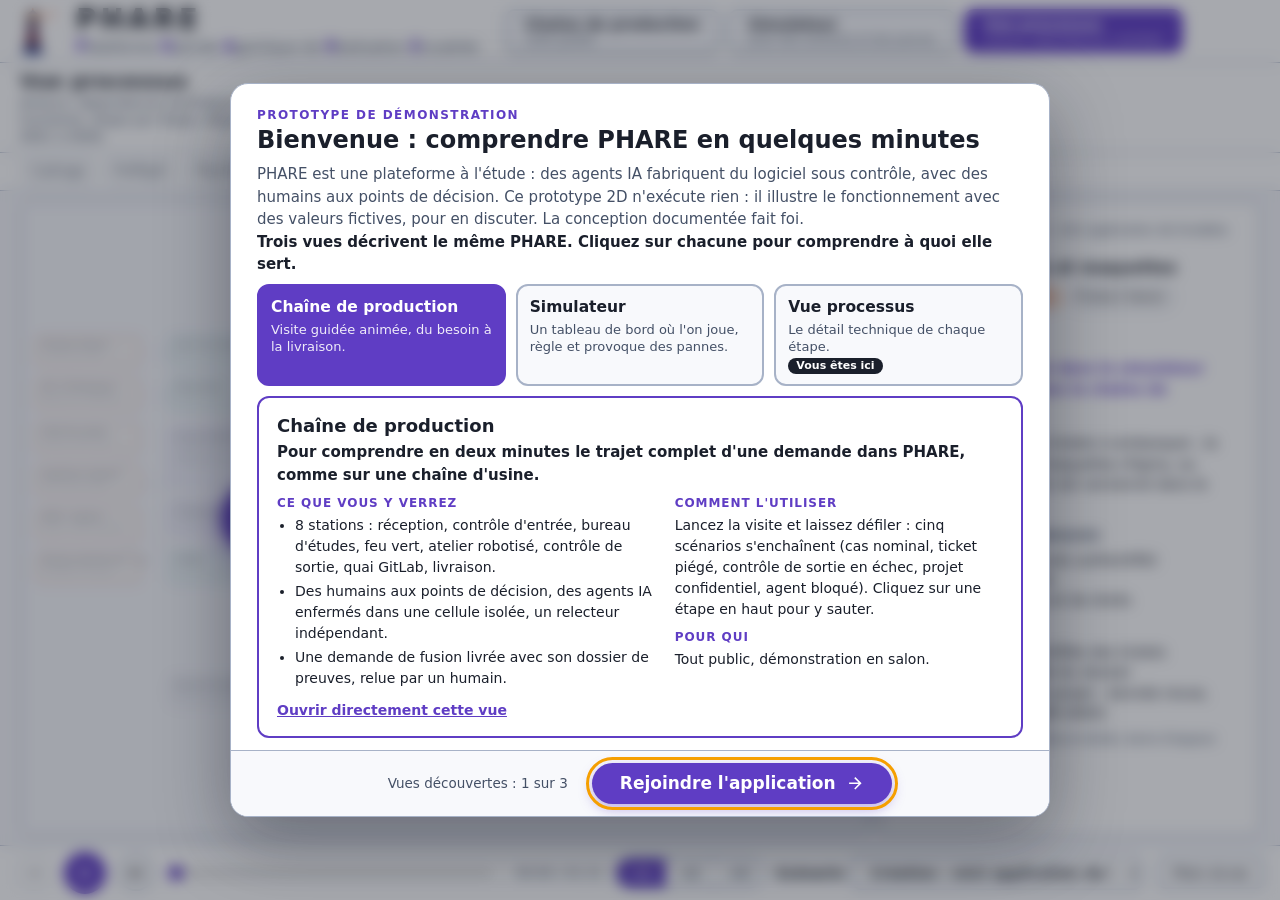
==== processus.html @ 100ce1a7 "Refonte des trois vues : gabarit commun, lecteur partagé, accueil modal - La chaîne de production de" ====
<!doctype html>
<html lang="fr">
<head>
<meta charset="utf-8">
<meta name="viewport" content="width=device-width, initial-scale=1">
<title>PHARE — vue processus</title>
<link rel="icon" type="image/svg+xml" href="phare_icon.svg">
<link rel="stylesheet" href="shell.css">
<link rel="stylesheet" href="style.css">
</head>
<body>
<div id="site-header"></div>
<header class="viewbar">
  <div class="viewbar-title">
    <h1>Vue processus</h1>
    <p>Acteurs, dépendances techniques et interventions humaines, étape par étape. Aligné sur les ADR 0001 à 0006.</p>
  </div>
</header>

<div class="states" id="states" aria-label="Étapes du cycle de vie : cliquer pour y aller"></div>

<main>
  <div class="stagecol">
    <div class="stage">
      <svg id="canvas" viewBox="0 0 1370 690" role="img" aria-label="Schéma du fonctionnement de PHARE"></svg>
    </div>
  </div>
  <aside class="side">
    <div id="step-count" class="hint"></div>
    <h2 id="step-title"></h2>
    <div id="step-who"></div>
    <p><a id="to-sim" class="xlink" href="simulateur.html">Rejouer ce scénario dans le simulateur</a><br><a id="to-usine" class="xlink" href="index.html">Voir cette étape dans la chaîne de production</a></p>
    <p id="step-text"></p>
    <h3>Dépendances techniques</h3>
    <ul id="step-deps"></ul>
    <h3>Contrôles</h3>
    <ul id="step-ctrl"></ul>
    <p class="hint">Raccourcis : flèches gauche et droite, barre d'espace pour la lecture.</p>
  </aside>
</main>

<div id="player"></div>

<script src="data.js"></script>
<script src="shell.js"></script>
<script src="app.js"></script>
</body>
</html>
---- shell.css ----
/* Éléments communs aux trois vues : barre de navigation (marque PHARE en tête) et lecteur façon vidéo. Thème blanc. */
:root {
  --sh-ink: #1a1f2b; --sh-muted: #445066; --sh-line: #a7b2c7; --sh-panel: #ffffff; --sh-soft: #f8f9fc;
  --sh-accent: #5f3dc4; --sh-accent-bg: #f3f0ff; --sh-focus: #f59f00;
  color-scheme: light;
}

/* ---------- Barre de navigation ---------- */
.shell { display: flex; flex-wrap: wrap; align-items: center; gap: 6px 26px; padding: 6px 18px; background: var(--sh-panel); border-bottom: 1px solid var(--sh-line); font: 14px/1.2 system-ui, -apple-system, "Segoe UI", Roboto, sans-serif; color: var(--sh-ink); z-index: 20; }
.shell-brand { display: flex; align-items: center; gap: 12px; color: var(--sh-ink); text-decoration: none; }
.shell-logo-img { display: block; width: 46px; height: 47px; flex: none; }
.shell-brandtext { display: flex; flex-direction: column; }
.shell-logo { font-size: 28px; font-weight: 800; letter-spacing: .14em; line-height: 1; }
.shell-acro { margin-top: 4px; font-size: 14px; color: var(--sh-muted); letter-spacing: .01em; }
.shell-acro b { color: var(--sh-accent); font-weight: 800; font-size: 15px; }
.shell-nav { display: flex; flex-wrap: wrap; gap: 8px; }
.shell-nav a { display: flex; flex-direction: column; justify-content: center; padding: 5px 18px; border: 2px solid var(--sh-line); border-radius: 10px; background: var(--sh-soft); color: var(--sh-ink); text-decoration: none; box-shadow: 0 2px 0 rgba(31, 36, 48, .12); transition: transform .12s, box-shadow .12s, border-color .12s, background .12s; }
.shell-nav a b { font-size: 14.5px; }
.shell-nav a span { font-size: 11px; color: var(--sh-muted); }
.shell-nav a:not([aria-current]):hover { border-color: var(--sh-accent); background: var(--sh-accent-bg); transform: translateY(-1px); box-shadow: 0 3px 0 rgba(95, 61, 196, .35); }
.shell-nav a:not([aria-current]):active { transform: translateY(1px); box-shadow: none; }
.shell-nav a[aria-current="page"] { background: var(--sh-accent); border-color: var(--sh-accent); color: #fff; box-shadow: none; cursor: default; }
.shell-nav a[aria-current="page"] span { color: rgba(255, 255, 255, .85); }
.shell-nav a:focus-visible, .shell-brand:focus-visible { outline: 3px solid var(--sh-focus); outline-offset: 2px; }
.shell-hint { margin-left: auto; color: var(--sh-muted); font-size: 12px; }
@media (max-width: 1500px) { .shell-hint { display: none; } }
@media (max-width: 760px) { .shell-nav a span { display: none; } .shell-nav a { padding: 7px 12px; } .shell-acro { display: none; } }
@media (max-height: 760px) { .shell { padding: 4px 16px; } .shell-logo { font-size: 22px; } .shell-logo-img { width: 38px; height: 39px; } .shell-acro { font-size: 12.5px; margin-top: 2px; } .shell-nav a { padding: 4px 14px; } }

/* ---------- Lecteur : précédent, lecture, suivant, curseur, temps, vitesses ---------- */
.player { display: flex; flex-wrap: wrap; align-items: center; gap: 6px 12px; padding: 6px 16px; background: var(--sh-panel); border-top: 1px solid var(--sh-line); font: 14px/1.2 system-ui, -apple-system, "Segoe UI", Roboto, sans-serif; color: var(--sh-ink); }
.player .pbtn { display: grid; place-items: center; width: 36px; height: 36px; padding: 0; border: 2px solid var(--sh-line); border-radius: 50%; background: var(--sh-panel); color: var(--sh-ink); cursor: pointer; }
.player .pbtn svg { width: 20px; height: 20px; min-width: 0; fill: currentColor; pointer-events: none; }
.player .pbtn:hover:not(:disabled) { border-color: var(--sh-accent); color: var(--sh-accent); }
.player .pbtn:disabled { opacity: .35; cursor: default; }
.player .pbtn.main { width: 42px; height: 42px; background: var(--sh-accent); border-color: var(--sh-accent); color: #fff; }
.player .pbtn.main:hover { background: #4c2fa8; border-color: #4c2fa8; color: #fff; }
.player .pbtn:focus-visible, .player .pspeed button:focus-visible { outline: 3px solid var(--sh-focus); outline-offset: 2px; }
.player .pscrub { flex: 1 1 220px; min-width: 120px; accent-color: var(--sh-accent); }
.player .pclock { min-width: 96px; text-align: right; color: var(--sh-muted); font-size: 13px; font-variant-numeric: tabular-nums; }
.player .pspeed { display: inline-flex; border: 2px solid var(--sh-line); border-radius: 999px; overflow: hidden; }
.player .pspeed button { padding: 6px 13px; border: 0; border-radius: 0; background: var(--sh-panel); color: var(--sh-muted); font-weight: 700; cursor: pointer; }
.player .pspeed button + button { border-left: 1px solid var(--sh-line); }
.player .pspeed button:hover { background: var(--sh-accent-bg); color: var(--sh-accent); }
.player .pspeed button.on { background: var(--sh-accent); color: #fff; }
.player-extras { display: flex; flex-wrap: wrap; align-items: center; gap: 8px 16px; margin-left: auto; }
.player-extras label { display: inline-flex; align-items: center; gap: 6px; color: var(--sh-ink); }
@media (max-height: 760px) { .player { padding: 5px 14px; } .player .pbtn { width: 34px; height: 34px; } .player .pbtn.main { width: 40px; height: 40px; } }
@media (prefers-reduced-motion: reduce) { .shell-nav a { transition: none; } }

/* ---------- Barre de la vue (même place, même aspect sur les trois pages) ---------- */
.viewbar { display: flex; flex-wrap: wrap; align-items: center; gap: 6px 24px; min-height: 76px; padding: 6px 20px; background: var(--sh-panel); border-bottom: 1px solid var(--sh-line); font: 14px/1.3 system-ui, -apple-system, "Segoe UI", Roboto, sans-serif; color: var(--sh-ink); }
.viewbar-title { flex: 0 1 340px; min-width: 0; }
.viewbar .viewbar-title h1 { margin: 0; font-size: 20px; letter-spacing: .02em; line-height: 1.2; }
.viewbar .viewbar-title p { margin: 2px 0 0; color: var(--sh-muted); font-size: 13px; line-height: 1.3; }
.viewbar-right { flex: 1 1 520px; display: flex; flex-wrap: wrap; align-items: center; justify-content: flex-end; gap: 6px 18px; min-width: 0; }

/* ---------- Bandeau des étapes du cycle de vie ---------- */
.states { display: flex; flex-wrap: wrap; gap: 6px; padding: 6px 20px; background: var(--sh-panel); border-bottom: 1px solid var(--sh-line); font: 13px/1.3 system-ui, -apple-system, "Segoe UI", Roboto, sans-serif; z-index: 4; }
.states .state { padding: 3px 10px; border-radius: 999px; border: 1px solid var(--sh-line); background: var(--sh-panel); color: var(--sh-muted); font: inherit; font-size: 13px; line-height: 1.3; }
.states button.state { cursor: pointer; }
.states button.state:hover:not(:disabled) { border-color: var(--sh-accent); color: var(--sh-accent); background: var(--sh-accent-bg); }
.states button.state:focus-visible { outline: 3px solid var(--sh-focus); outline-offset: 2px; }
.states button.state:disabled { opacity: .45; cursor: default; }
.states .state.past { background: var(--sh-accent-bg); color: var(--sh-accent); border-color: var(--sh-accent); }
.states .state.current, .states button.state.current:hover:not(:disabled) { background: var(--sh-focus); color: #1f2430; border-color: var(--sh-focus); font-weight: 700; }

/* ---------- Commandes à droite du lecteur : scénario, option propre à la vue, plein écran ---------- */
.player .player-extras select, .player .player-extras .pfull { padding: 6px 12px; border: 2px solid var(--sh-line); border-radius: 8px; background: var(--sh-panel); color: var(--sh-ink); font: inherit; cursor: pointer; }
.player .player-extras select { width: 290px; }
.player .player-extras select:hover, .player .player-extras .pfull:hover { border-color: var(--sh-accent); }
.player .player-extras select:focus-visible, .player .player-extras .pfull:focus-visible { outline: 3px solid var(--sh-focus); outline-offset: 2px; }
.player .player-extras .pscen { display: inline-flex; align-items: center; gap: 8px; color: var(--sh-ink); font-weight: 600; }
.player .player-extras .chk { color: var(--sh-ink); font-size: 14px; }

/* ---------- Bouton de lancement, centré sur la scène à l'entrée (même composant sur les trois vues) ---------- */
.cta-host { position: relative; }
.cta-veil { position: absolute; inset: 0; z-index: 15; display: flex; flex-direction: column; align-items: center; justify-content: center; gap: 22px; padding: 12px; overflow: auto; background: rgba(244, 246, 251, .72); pointer-events: none; }
.cta-veil[hidden] { display: none; }
.cta-btn { pointer-events: auto; display: inline-flex; align-items: center; gap: 14px; padding: 18px 42px; border: 0; border-radius: 999px; background: var(--sh-accent); color: #fff; font: 800 clamp(20px, 2.2vw, 30px)/1 system-ui, -apple-system, "Segoe UI", Roboto, sans-serif; cursor: pointer; box-shadow: 0 10px 30px rgba(95, 61, 196, .45), 0 0 0 6px rgba(95, 61, 196, .2); animation: ctapulse 2s ease-in-out infinite; }
.cta-btn svg { width: 1.15em; height: 1.15em; min-width: 0; fill: #fff; }
.cta-btn:hover { background: #4c2fa8; }
.cta-btn:focus-visible { outline: 4px solid var(--sh-focus); outline-offset: 4px; }
@keyframes ctapulse { 0%, 100% { box-shadow: 0 10px 30px rgba(95, 61, 196, .45), 0 0 0 6px rgba(95, 61, 196, .2); } 50% { box-shadow: 0 10px 30px rgba(95, 61, 196, .45), 0 0 0 16px rgba(95, 61, 196, .1); } }
@media (prefers-reduced-motion: reduce) { .cta-btn { animation: none; } }

/* ---------- Fenêtre d'accueil (modale, première arrivée) : la page derrière est floutée ---------- */
.onb-screen { position: fixed; inset: 0; z-index: 60; display: flex; align-items: center; justify-content: center; padding: 16px; background: rgba(26, 31, 43, .38); -webkit-backdrop-filter: blur(7px); backdrop-filter: blur(7px); font: 15px/1.5 system-ui, -apple-system, "Segoe UI", Roboto, sans-serif; color: var(--sh-ink); }
.onb-screen[hidden] { display: none; }
.onb-modal { display: flex; flex-direction: column; width: min(820px, 100%); max-height: 100%; background: var(--sh-panel); border: 1px solid var(--sh-line); border-radius: 18px; box-shadow: 0 24px 70px rgba(15, 20, 35, .4); overflow: hidden; }
.onb-body { flex: 1; min-height: 0; overflow: auto; padding: 22px 26px 12px; }
.onb-inner p { margin: 0; }
.onb-kicker { color: var(--sh-accent); font-size: 12px; font-weight: 800; letter-spacing: .12em; text-transform: uppercase; }
.onb-inner .onb-title { margin: 2px 0 8px; font-size: 24px; line-height: 1.2; }
.onb-why { color: var(--sh-muted); }
.onb-ask { margin-top: 12px; font-weight: 700; }
.onb-tabs { display: grid; grid-template-columns: repeat(3, 1fr); gap: 10px; margin-top: 8px; }
.onb-tab { position: relative; display: flex; flex-direction: column; align-items: flex-start; gap: 2px; min-height: 78px; padding: 10px 12px; border: 2px solid var(--sh-line); border-radius: 12px; background: var(--sh-soft); color: var(--sh-ink); font: inherit; text-align: left; cursor: pointer; transition: border-color .12s, background .12s; }
.onb-tab b { font-size: 15.5px; }
.onb-tab span { color: var(--sh-muted); font-size: 13px; line-height: 1.35; }
.onb-tab em { margin-top: auto; padding: 0 8px; border-radius: 999px; background: var(--sh-ink); color: #fff; font-size: 11px; font-style: normal; font-weight: 700; }
.onb-tab:hover { border-color: var(--sh-accent); background: var(--sh-accent-bg); }
.onb-tab.sel { border-color: var(--sh-accent); background: var(--sh-accent); color: #fff; }
.onb-tab.sel span { color: rgba(255, 255, 255, .9); }
.onb-tab.sel em { background: #fff; color: var(--sh-accent); }
.onb-tab.seen:not(.sel)::after { content: "\2713  lu"; position: absolute; top: 8px; right: 10px; color: #2b8a3e; font-size: 12px; font-weight: 800; }
.onb-tab:focus-visible, .onb-go:focus-visible, .onb-open:focus-visible { outline: 3px solid var(--sh-focus); outline-offset: 3px; }
.onb-panel { margin-top: 10px; padding: 14px 18px; border: 2px solid var(--sh-accent); border-radius: 12px; background: var(--sh-panel); }
.onb-panel h3 { margin: 0 0 2px; font-size: 18px; }
.onb-lead { font-weight: 600; }
.onb-cols { display: grid; grid-template-columns: 1.15fr 1fr; gap: 20px; margin-top: 8px; font-size: 14px; }
.onb-cols h4 { margin: 8px 0 3px; color: var(--sh-accent); font-size: 12px; letter-spacing: .08em; text-transform: uppercase; }
.onb-cols h4:first-child { margin-top: 0; }
.onb-cols ul { margin: 0; padding-left: 18px; }
.onb-cols li { margin-bottom: 3px; }
.onb-cols p { margin: 0; }
.onb-open { display: inline-block; margin-top: 8px; color: var(--sh-accent); font-weight: 700; font-size: 14px; }
.onb-foot { flex: none; display: flex; flex-wrap: wrap; align-items: center; justify-content: center; gap: 10px 24px; padding: 12px 24px; background: var(--sh-soft); border-top: 1px solid var(--sh-line); }
.onb-count { color: var(--sh-muted); font-size: 13.5px; }
.onb-go { display: inline-flex; align-items: center; gap: 10px; padding: 11px 28px; border: 0; border-radius: 999px; background: var(--sh-accent); color: #fff; font: 800 17px/1 system-ui, -apple-system, "Segoe UI", Roboto, sans-serif; cursor: pointer; box-shadow: 0 5px 14px rgba(95, 61, 196, .4); }
.onb-go:hover { background: #4c2fa8; }
.onb-go svg { width: 1.1em; height: 1.1em; min-width: 0; fill: #fff; }
@media (max-height: 700px) { .onb-body { padding: 14px 20px 8px; } .onb-inner .onb-title { font-size: 20px; } .onb-ask { margin-top: 8px; } .onb-tab { min-height: 64px; } .onb-tab span { display: none; } }
@media (max-width: 720px) { .onb-tabs, .onb-cols { grid-template-columns: 1fr; } }
@media (prefers-reduced-motion: reduce) { .onb-tab { transition: none; } }
---- style.css ----
:root {
  --bg: #f5f6fa;
  --panel: #ffffff;
  --ink: #1a1f2b;
  --muted: #445066;
  --line: #8f9bb0;
  --human: #d9480f;
  --human-bg: #fff4e6;
  --system: #5f3dc4;
  --system-bg: #f3f0ff;
  --guard: #c92a2a;
  --guard-bg: #fff0f0;
  --external: #0b7285;
  --external-bg: #e6fcf5;
  --data: #1864ab;
  --data-bg: #e7f5ff;
  --transverse: #495057;
  --transverse-bg: #f1f3f5;
  --active: #f59f00;
}
* { box-sizing: border-box; }
html, body { height: 100%; }
body { margin: 0; display: flex; flex-direction: column; overflow: hidden; background: var(--bg); color: var(--ink); font: 14px/1.45 system-ui, -apple-system, "Segoe UI", Roboto, sans-serif; }
body > * { flex: none; }
button, select { font: inherit; padding: 6px 12px; border: 1px solid var(--line); border-radius: 6px; background: var(--panel); color: var(--ink); cursor: pointer; }
button:hover, select:hover { border-color: var(--active); }
/* Tout tient dans la fenêtre : le schéma s'adapte à l'espace libre, le panneau latéral défile à l'intérieur si besoin */
main { flex: 1 1 auto; min-height: 0; display: grid; grid-template-columns: minmax(0, 1fr) 380px; gap: 12px; padding: 10px 20px; }
.stagecol { min-width: 0; min-height: 0; display: flex; background: var(--panel); border: 1px solid var(--line); border-radius: 10px; overflow: hidden; }
.stage { flex: 1; min-width: 0; min-height: 0; }
svg { display: block; width: 100%; height: 100%; }
.side { min-height: 0; background: var(--panel); border: 1px solid var(--line); border-radius: 10px; padding: 12px 16px; overflow: auto; }
@media (max-width: 1100px) {
  html, body { height: auto; }
  body { overflow: auto; }
  main { grid-template-columns: 1fr; }
  .stagecol { min-height: 320px; }
  svg { min-width: 700px; height: auto; }
  .stage { overflow: auto; }
}
.side h2 { margin: 0 0 6px; font-size: 16px; }
.badge { display: inline-block; padding: 2px 8px; border-radius: 999px; font-size: 12px; margin: 0 6px 6px 0; border: 1px solid var(--line); }
.badge.human { background: var(--human-bg); color: var(--human); border-color: var(--human); font-weight: 600; }
.badge.auto { background: var(--system-bg); color: var(--system); border-color: var(--system); }
.side h3 { margin: 10px 0 4px; font-size: 12px; text-transform: uppercase; letter-spacing: .05em; color: var(--muted); }
.side ul { margin: 0; padding-left: 18px; }
.hint { color: var(--muted); font-size: 12px; margin-top: 8px; }
.xlink { color: var(--system); font-weight: 700; text-decoration: none; }
.xlink:hover { text-decoration: underline; }

/* SVG */
.node rect { stroke-width: 2; rx: 8; transition: opacity .25s, filter .25s; }
.node text { fill: var(--ink); font-size: 13px; pointer-events: none; }
.node .sub { fill: var(--muted); font-size: 11.5px; }
.node.k-human rect { fill: var(--human-bg); stroke: var(--human); }
.node.k-system rect { fill: var(--system-bg); stroke: var(--system); }
.node.k-guard rect { fill: var(--guard-bg); stroke: var(--guard); }
.node.k-external rect { fill: var(--external-bg); stroke: var(--external); }
.node.k-data rect { fill: var(--data-bg); stroke: var(--data); }
.node.k-transverse rect { fill: var(--transverse-bg); stroke: var(--transverse); stroke-dasharray: 4 3; }
.node.k-container rect { fill: none; stroke: var(--line); stroke-dasharray: 6 4; }
.node.k-container text { fill: var(--muted); font-weight: 600; }
.edge { fill: none; stroke: var(--line); stroke-width: 1.6; opacity: .7; }
.edge.dashed { stroke-dasharray: 5 4; }
.edge-label { fill: var(--ink); font-size: 12px; font-weight: 600; opacity: 0; transition: opacity .2s; paint-order: stroke; stroke: var(--panel); stroke-width: 5px; stroke-linejoin: round; }
svg.has-active .node { opacity: .5; }
svg.has-active .node.active { opacity: 1; }
svg.has-active .node.active rect { filter: drop-shadow(0 0 6px var(--active)); stroke: var(--active); }
svg.has-active .node.k-container.active rect { filter: none; }
svg.has-active .node.k-container { opacity: .6; }
svg.has-active .edge { opacity: .22; }
svg.has-active .edge.active { opacity: 1; stroke: var(--active); stroke-width: 2.5; }
svg.has-active .edge-label.active { opacity: 1; }
.node.k-human.active rect { animation: pulse 1.4s ease-in-out infinite; }
svg.is-idle .dot { display: none; }
svg.is-idle .node.k-human.active rect { animation: none; }
@keyframes pulse { 0%,100% { stroke-width: 2; } 50% { stroke-width: 5; } }
.dot { fill: var(--active); stroke: #fff; stroke-width: 1.5; }
@media (prefers-reduced-motion: reduce) { .node.k-human.active rect { animation: none; } }
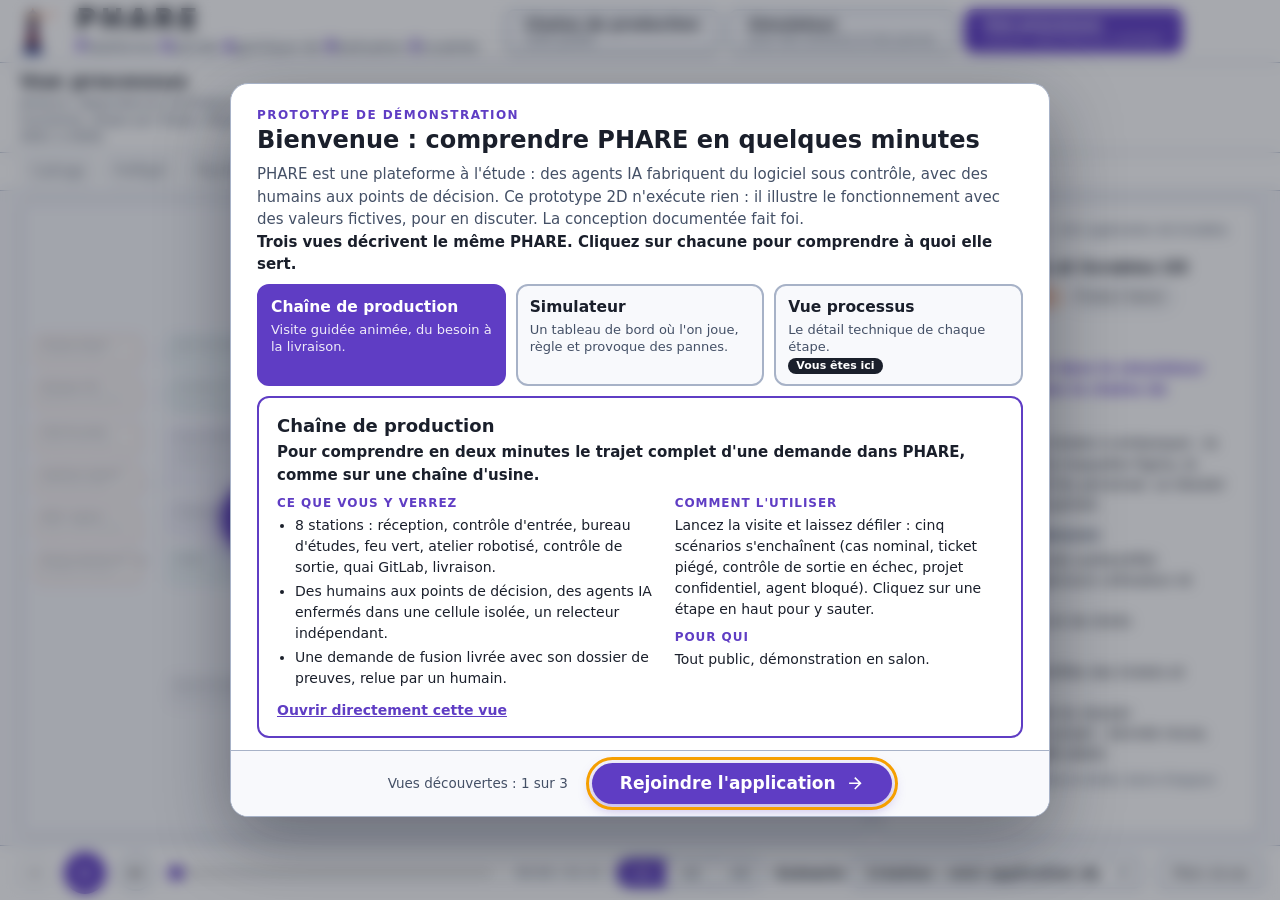
==== commit 6c0a11c5: "feat: add interactive 3D process view" ====
--- a/processus.html
+++ b/processus.html
@@ -22,7 +22,25 @@
 <main>
   <div class="stagecol">
     <div class="stage">
+      <div class="view-mode" role="group" aria-label="Mode de visualisation">
+        <button id="view-2d" class="on" type="button" aria-pressed="true">Vue 2D</button>
+        <button id="view-3d" type="button" aria-pressed="false">Vue 3D <span>beta</span></button>
+        <button id="view-reset" type="button" hidden>Recentrer</button>
+      </div>
       <svg id="canvas" viewBox="0 0 1370 690" role="img" aria-label="Schéma du fonctionnement de PHARE"></svg>
+      <section id="scene3d" class="scene3d" hidden aria-label="Vue 3D interactive du processus">
+        <div id="scene3d-tooltip" class="scene3d-tooltip" role="status" aria-live="polite"></div>
+        <aside id="scene3d-inspector" class="scene3d-inspector" hidden aria-live="polite">
+          <button id="scene3d-close" class="scene3d-close" type="button" aria-label="Fermer l'inspection">×</button>
+          <p id="scene3d-kind" class="scene3d-kind"></p>
+          <h2 id="scene3d-title"></h2>
+          <p id="scene3d-sub"></p>
+          <p id="scene3d-links" class="scene3d-links"></p>
+          <div id="scene3d-connection-list" class="scene3d-connection-list"></div>
+          <button id="scene3d-explode" class="scene3d-explode" type="button" hidden>Décomposer ce périmètre</button>
+        </aside>
+        <p class="scene3d-help">Clic gauche : tourner · clic molette : déplacer · molette : zoomer</p>
+      </section>
     </div>
   </div>
   <aside class="side">
@@ -44,5 +62,9 @@
 <script src="data.js"></script>
 <script src="shell.js"></script>
 <script src="app.js"></script>
+<script type="importmap">
+{ "imports": { "three": "./vendor/three.module.js" } }
+</script>
+<script type="module" src="processus-3d.js"></script>
 </body>
 </html>
--- a/shell.css
+++ b/shell.css
@@ -67,7 +67,7 @@
 
 /* ---------- Commandes à droite du lecteur : scénario, option propre à la vue, plein écran ---------- */
 .player .player-extras select, .player .player-extras .pfull { padding: 6px 12px; border: 2px solid var(--sh-line); border-radius: 8px; background: var(--sh-panel); color: var(--sh-ink); font: inherit; cursor: pointer; }
-.player .player-extras select { width: 290px; }
+.player .player-extras select { width: 290px; padding-right: 35px; appearance: none; -webkit-appearance: none; background-image: url("data:image/svg+xml,%3Csvg xmlns='http://www.w3.org/2000/svg' width='12' height='8' viewBox='0 0 12 8'%3E%3Cpath d='m1 1 5 5 5-5' fill='none' stroke='%23445066' stroke-width='2' stroke-linecap='round' stroke-linejoin='round'/%3E%3C/svg%3E"); background-repeat: no-repeat; background-position: right 11px center; background-size: 12px 8px; }
 .player .player-extras select:hover, .player .player-extras .pfull:hover { border-color: var(--sh-accent); }
 .player .player-extras select:focus-visible, .player .player-extras .pfull:focus-visible { outline: 3px solid var(--sh-focus); outline-offset: 2px; }
 .player .player-extras .pscen { display: inline-flex; align-items: center; gap: 8px; color: var(--sh-ink); font-weight: 600; }
--- a/style.css
+++ b/style.css
@@ -27,8 +27,28 @@
 /* Tout tient dans la fenêtre : le schéma s'adapte à l'espace libre, le panneau latéral défile à l'intérieur si besoin */
 main { flex: 1 1 auto; min-height: 0; display: grid; grid-template-columns: minmax(0, 1fr) 380px; gap: 12px; padding: 10px 20px; }
 .stagecol { min-width: 0; min-height: 0; display: flex; background: var(--panel); border: 1px solid var(--line); border-radius: 10px; overflow: hidden; }
-.stage { flex: 1; min-width: 0; min-height: 0; }
+.stage { flex: 1; min-width: 0; min-height: 0; position: relative; }
 svg { display: block; width: 100%; height: 100%; }
+.view-mode { position: absolute; z-index: 5; top: 12px; right: 12px; display: flex; gap: 6px; padding: 5px; border: 1px solid #d7deeb; border-radius: 9px; background: rgba(255,255,255,.92); box-shadow: 0 5px 18px rgba(25,38,64,.12); }
+.view-mode button { padding: 5px 9px; border-color: transparent; color: var(--muted); font-size: 12px; font-weight: 700; }
+.view-mode button.on { color: #fff; background: #285b9d; border-color: #285b9d; }
+.view-mode span { font-size: 10px; text-transform: uppercase; opacity: .78; }
+.scene3d { position: absolute; inset: 0; overflow: hidden; background: #0d1726; }
+.scene3d canvas { display: block; width: 100%; height: 100%; outline: none; }
+.scene3d-help { position: absolute; z-index: 1; right: 14px; bottom: 9px; margin: 0; padding: 5px 8px; color: #d8e4f5; border: 1px solid rgba(180,207,240,.22); border-radius: 6px; background: rgba(8,17,31,.72); font-size: 11px; pointer-events: none; }
+.scene3d-tooltip { position: absolute; z-index: 2; max-width: 260px; padding: 7px 9px; color: #f4f8ff; border: 1px solid rgba(174,208,255,.38); border-radius: 7px; background: rgba(7,16,30,.92); box-shadow: 0 8px 22px rgba(0,0,0,.25); font-size: 12px; line-height: 1.35; pointer-events: none; transform: translate(12px, 12px); opacity: 0; transition: opacity .12s; }
+.scene3d-tooltip.show { opacity: 1; }
+.scene3d-inspector { position: absolute; z-index: 3; top: 14px; left: 14px; width: min(286px, calc(100% - 28px)); max-height: calc(100% - 62px); padding: 13px 35px 13px 14px; overflow: auto; color: #edf5ff; border: 1px solid rgba(133,183,249,.55); border-left: 4px solid #5ca7ff; border-radius: 9px; background: rgba(7,16,30,.92); box-shadow: 0 10px 30px rgba(0,0,0,.32); }
+.scene3d-inspector h2 { margin: 1px 0 5px; font-size: 15px; line-height: 1.2; }
+.scene3d-inspector p { margin: 0; font-size: 12px; line-height: 1.38; }
+.scene3d-inspector .scene3d-kind { color: #9cc6ff; font-size: 10px; font-weight: 800; letter-spacing: .08em; text-transform: uppercase; }
+.scene3d-inspector .scene3d-links { margin-top: 9px; color: #c8d8eb; }
+.scene3d-close { position: absolute; top: 7px; right: 7px; width: 23px; height: 23px; padding: 0; color: #d8e6f8; border-color: rgba(170,201,240,.4); background: transparent; font-size: 19px; line-height: 18px; }
+.scene3d-explode { width: 100%; margin-top: 11px; padding: 6px 8px; color: #f5f9ff; border-color: #69aaff; background: #235894; font-size: 12px; font-weight: 700; }
+.scene3d-explode:hover { border-color: #b7d7ff; background: #2d6fb7; }
+.scene3d-connection-list { display: grid; gap: 5px; margin-top: 9px; }
+.scene3d-connection-list button { display: block; width: 100%; padding: 5px 7px; overflow: hidden; color: #dceaff; border-color: rgba(141,184,239,.42); background: rgba(49,91,143,.23); font-size: 11px; text-align: left; text-overflow: ellipsis; white-space: nowrap; }
+.scene3d-connection-list button:hover { color: #fff; background: rgba(73,132,205,.48); }
 .side { min-height: 0; background: var(--panel); border: 1px solid var(--line); border-radius: 10px; padding: 12px 16px; overflow: auto; }
 @media (max-width: 1100px) {
   html, body { height: auto; }
@@ -37,6 +57,8 @@
   .stagecol { min-height: 320px; }
   svg { min-width: 700px; height: auto; }
   .stage { overflow: auto; }
+  .view-mode { position: fixed; top: auto; right: 16px; bottom: 12px; }
+  .scene3d { min-width: 700px; }
 }
 .side h2 { margin: 0 0 6px; font-size: 16px; }
 .badge { display: inline-block; padding: 2px 8px; border-radius: 999px; font-size: 12px; margin: 0 6px 6px 0; border: 1px solid var(--line); }
